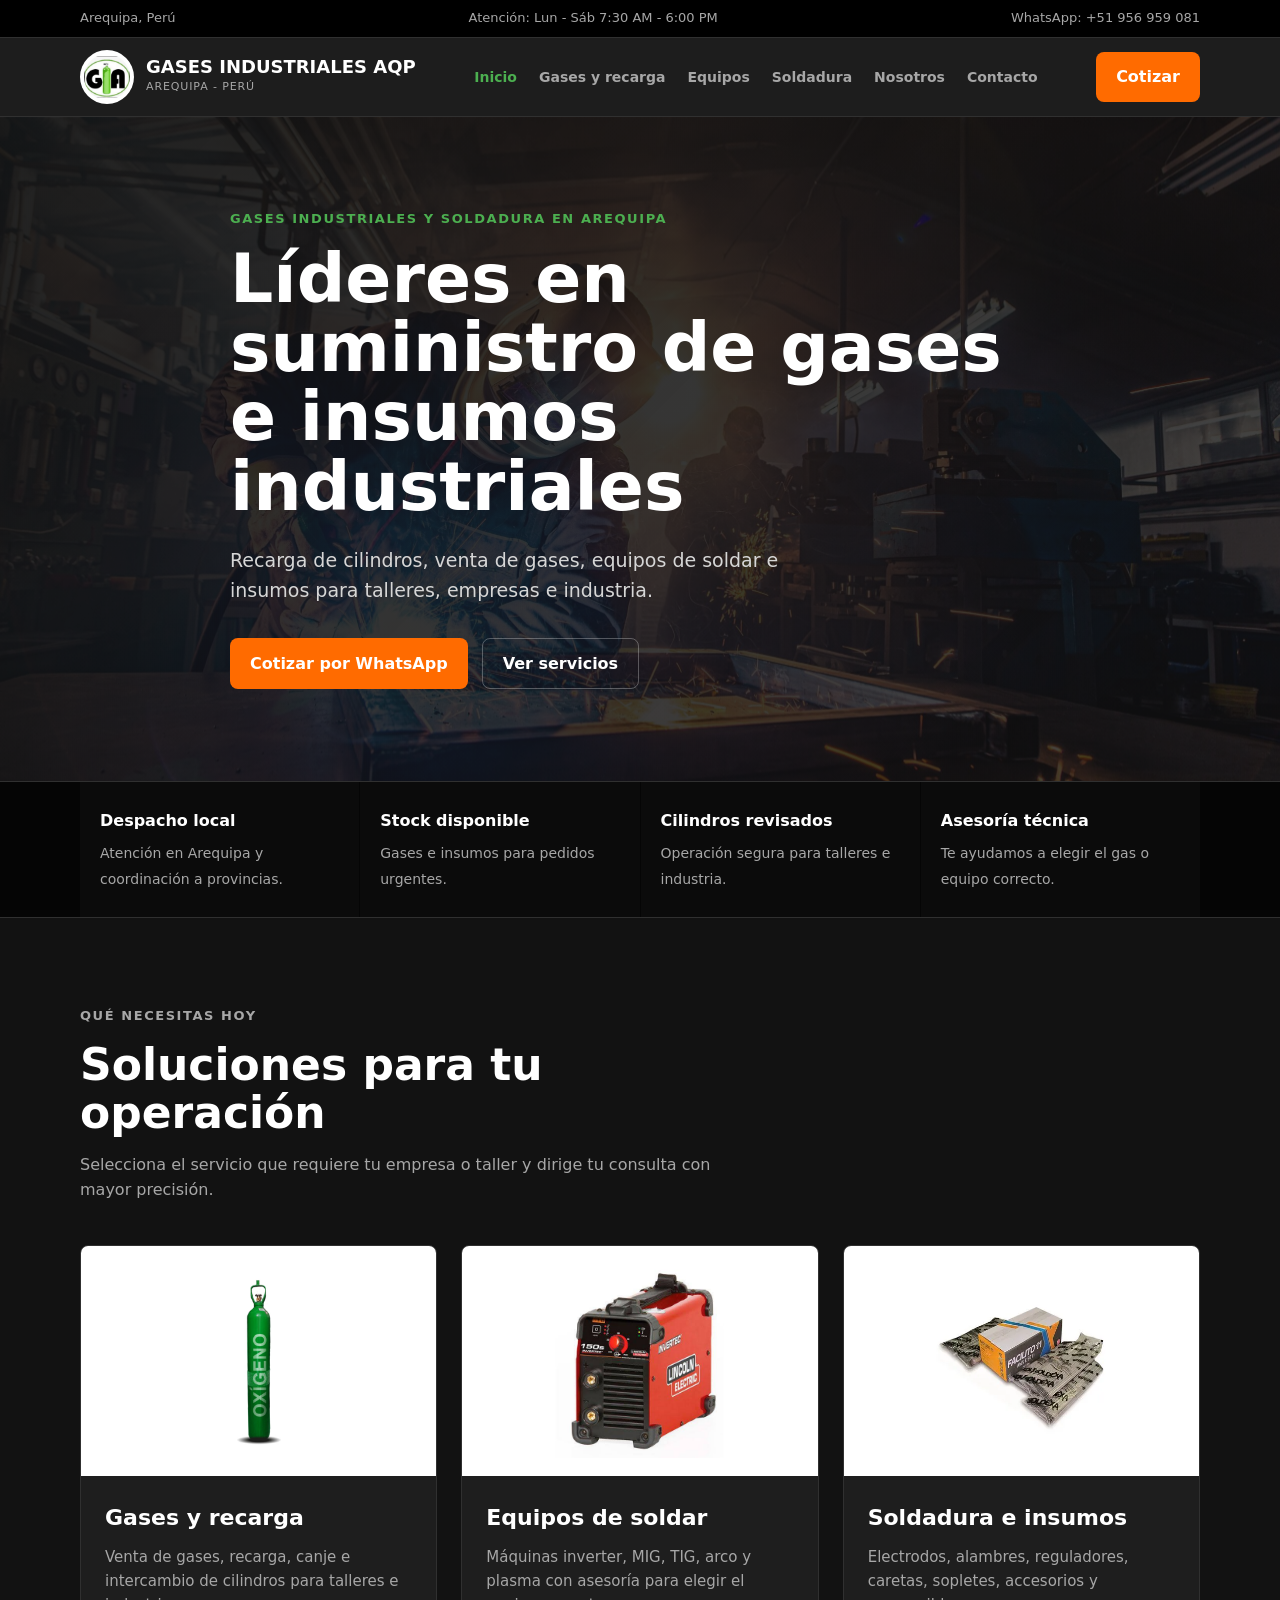
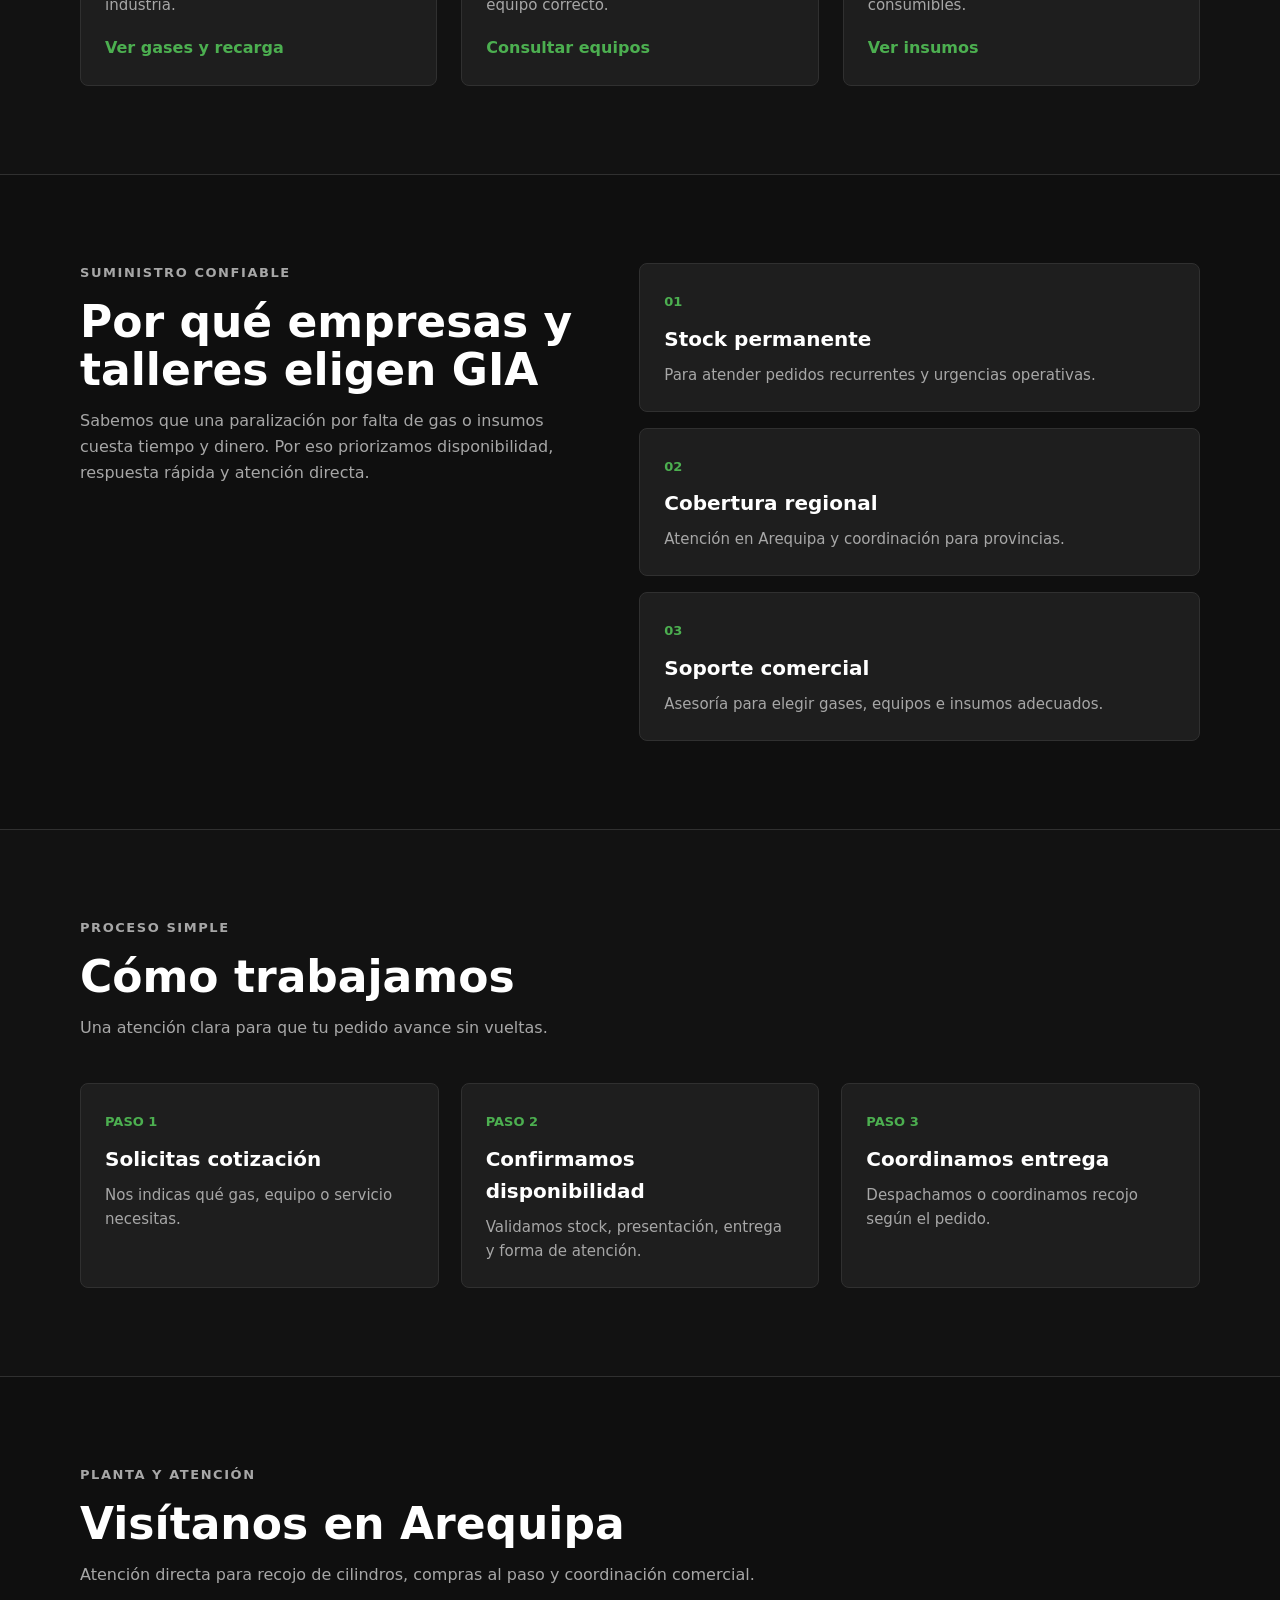
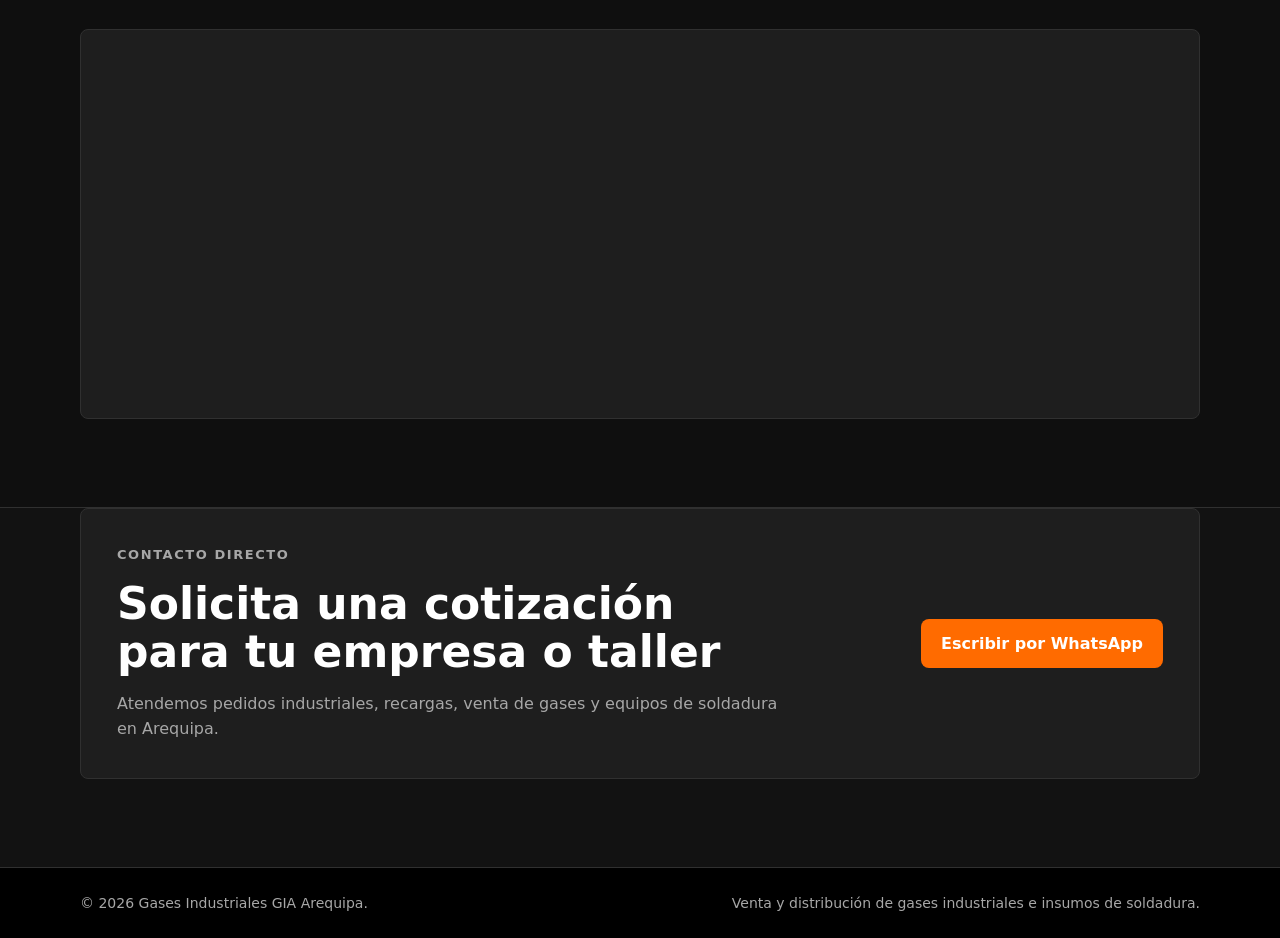
==== index.html @ 0c23077d "Update contact phone numbers" ====
<!DOCTYPE html>
<html lang="es">
<head>
  <meta charset="UTF-8">
  <meta name="viewport" content="width=device-width, initial-scale=1.0">
  <title>GIA - Gases Industriales AQP | Arequipa</title>
  <link rel="stylesheet" href="css/style.css">
</head>
<body>

  <div class="top-bar">
    <div class="container top-bar-content">
      <span>Arequipa, Per&uacute;</span>
      <span>Atenci&oacute;n: Lun - S&aacute;b 7:30 AM - 6:00 PM</span>
      <span>WhatsApp: +51 956 959 081</span>
    </div>
  </div>

  <header class="site-header">
    <nav class="container navbar">
      <a class="brand" href="index.html" aria-label="Ir al inicio de GIA">
        <img src="img/logo.png" alt="Logo de GIA" class="brand-logo">
        <span class="brand-text">
          <strong>Gases Industriales AQP</strong>
          <small>Arequipa - Per&uacute;</small>
        </span>
      </a>

      <ul class="nav-menu">
        <li><a class="nav-link active" href="index.html">Inicio</a></li>
        <li><a class="nav-link" href="gases.html">Gases y recarga</a></li>
        <li><a class="nav-link" href="productos.html#equipos">Equipos</a></li>
        <li><a class="nav-link" href="productos.html#soldadura">Soldadura</a></li>
        <li><a class="nav-link" href="nosotros.html">Nosotros</a></li>
        <li><a class="nav-link" href="contacto.html">Contacto</a></li>
      </ul>

      <a class="btn btn-whatsapp" href="https://wa.me/51956959081" target="_blank" rel="noopener">
        Cotizar
      </a>
    </nav>
  </header>

  <main>
    <section class="hero">
      <div class="container hero-content">
        <p class="section-label">Gases industriales y soldadura en Arequipa</p>
        <h1>L&iacute;deres en suministro de gases e insumos industriales</h1>
        <p class="hero-description">
          Recarga de cilindros, venta de gases, equipos de soldar e insumos para talleres, empresas e industria.
        </p>
        <div class="hero-actions">
          <a class="btn btn-primary" href="https://wa.me/51956959081" target="_blank" rel="noopener">
            Cotizar por WhatsApp
          </a>
          <a class="btn btn-secondary" href="#soluciones">
            Ver servicios
          </a>
        </div>
      </div>
    </section>

    <section class="trust-bar">
      <div class="container trust-grid">
        <article class="trust-item">
          <strong>Despacho local</strong>
          <span>Atenci&oacute;n en Arequipa y coordinaci&oacute;n a provincias.</span>
        </article>
        <article class="trust-item">
          <strong>Stock disponible</strong>
          <span>Gases e insumos para pedidos urgentes.</span>
        </article>
        <article class="trust-item">
          <strong>Cilindros revisados</strong>
          <span>Operaci&oacute;n segura para talleres e industria.</span>
        </article>
        <article class="trust-item">
          <strong>Asesor&iacute;a t&eacute;cnica</strong>
          <span>Te ayudamos a elegir el gas o equipo correcto.</span>
        </article>
      </div>
    </section>

    <section id="soluciones" class="section">
      <div class="container">
        <div class="section-heading">
          <p class="section-label">Qu&eacute; necesitas hoy</p>
          <h2>Soluciones para tu operaci&oacute;n</h2>
          <p>Selecciona el servicio que requiere tu empresa o taller y dirige tu consulta con mayor precisi&oacute;n.</p>
        </div>

        <div class="solution-grid">
          <article class="solution-card">
            <img src="img/oxigeno.jpg" alt="Bal&oacute;n de ox&iacute;geno industrial">
            <div class="solution-card-content">
              <h3>Gases y recarga</h3>
              <p>Venta de gases, recarga, canje e intercambio de cilindros para talleres e industria.</p>
              <a href="gases.html">Ver gases y recarga</a>
            </div>
          </article>

          <article class="solution-card">
            <img src="img/equipos y soldadura/1.jpg" alt="Equipo e insumos para soldadura">
            <div class="solution-card-content">
              <h3>Equipos de soldar</h3>
              <p>M&aacute;quinas inverter, MIG, TIG, arco y plasma con asesor&iacute;a para elegir el equipo correcto.</p>
              <a href="productos.html#equipos">Consultar equipos</a>
            </div>
          </article>

          <article class="solution-card">
            <img src="img/equipos y soldadura/soldadura/6011 3.25mm.webp" alt="Electrodos e insumos de soldadura">
            <div class="solution-card-content">
              <h3>Soldadura e insumos</h3>
              <p>Electrodos, alambres, reguladores, caretas, sopletes, accesorios y consumibles.</p>
              <a href="productos.html#soldadura">Ver insumos</a>
            </div>
          </article>
        </div>
      </div>
    </section>

    <section id="ventajas" class="section section-dark">
      <div class="container split-section">
        <div>
          <p class="section-label">Suministro confiable</p>
          <h2>Por qu&eacute; empresas y talleres eligen GIA</h2>
          <p>
            Sabemos que una paralizaci&oacute;n por falta de gas o insumos cuesta tiempo y dinero.
            Por eso priorizamos disponibilidad, respuesta r&aacute;pida y atenci&oacute;n directa.
          </p>
        </div>

        <div class="feature-list">
          <article>
            <span>01</span>
            <strong>Stock permanente</strong>
            <p>Para atender pedidos recurrentes y urgencias operativas.</p>
          </article>
          <article>
            <span>02</span>
            <strong>Cobertura regional</strong>
            <p>Atenci&oacute;n en Arequipa y coordinaci&oacute;n para provincias.</p>
          </article>
          <article>
            <span>03</span>
            <strong>Soporte comercial</strong>
            <p>Asesor&iacute;a para elegir gases, equipos e insumos adecuados.</p>
          </article>
        </div>
      </div>
    </section>

    <section id="proceso" class="section">
      <div class="container">
        <div class="section-heading">
          <p class="section-label">Proceso simple</p>
          <h2>C&oacute;mo trabajamos</h2>
          <p>Una atenci&oacute;n clara para que tu pedido avance sin vueltas.</p>
        </div>

        <div class="process-grid">
          <article class="process-card">
            <span>Paso 1</span>
            <h3>Solicitas cotizaci&oacute;n</h3>
            <p>Nos indicas qu&eacute; gas, equipo o servicio necesitas.</p>
          </article>

          <article class="process-card">
            <span>Paso 2</span>
            <h3>Confirmamos disponibilidad</h3>
            <p>Validamos stock, presentaci&oacute;n, entrega y forma de atenci&oacute;n.</p>
          </article>

          <article class="process-card">
            <span>Paso 3</span>
            <h3>Coordinamos entrega</h3>
            <p>Despachamos o coordinamos recojo seg&uacute;n el pedido.</p>
          </article>
        </div>
      </div>
    </section>
    <!-- AGREGAR ANTES DE SECTION #CONTACTO EN HTML -->
<section id="mapa" class="section section-dark">
  <div class="container">
    <div class="section-heading">
      <p class="section-label">Planta y atención</p>
      <h2>Visítanos en Arequipa</h2>
      <p>Atención directa para recojo de cilindros, compras al paso y coordinación comercial.</p>
    </div>
    
    <div class="map-wrapper">
      <iframe 
        src="https://www.google.com/maps/embed?pb=!1m14!1m12!1m3!1d1914.2818121732953!2d-71.58309940071179!3d-16.345226384895263!2m3!1f0!2f0!3f0!3m2!1i1024!2i768!4f13.1!5e0!3m2!1ses!2spe!4v1786986368651!5m2!1ses!2spe" 
        width="100%" 
        height="380" 
        style="border:0; border-radius: 8px; filter: grayscale(20%) contrast(1.2);" 
        allowfullscreen="" 
        loading="lazy" 
        referrerpolicy="no-referrer-when-downgrade">
      </iframe>
    </div>
  </div>
</section>
    <section id="contacto" class="section contact-section">
      <div class="container contact-box">
        <div>
          <p class="section-label">Contacto directo</p>
          <h2>Solicita una cotizaci&oacute;n para tu empresa o taller</h2>
          <p>Atendemos pedidos industriales, recargas, venta de gases y equipos de soldadura en Arequipa.</p>
        </div>
        <a class="btn btn-primary" href="https://wa.me/51956959081" target="_blank" rel="noopener">
          Escribir por WhatsApp
        </a>
      </div>
    </section>
  </main>

  <footer class="site-footer">
    <div class="container footer-content">
      <p>&copy; 2026 Gases Industriales GIA Arequipa.</p>
      <p>Venta y distribuci&oacute;n de gases industriales e insumos de soldadura.</p>
    </div>
  </footer>

</body>
</html>
---- css/style.css ----
/* ==========================================
   1. Base del proyecto
   ========================================== */
:root {
  --color-primary: #4caf50;
  --color-primary-dark: #2e7d32;
  --color-accent: #ff6b00;
  --color-dark: #121212;
  --color-panel: #1e1e1e;
  --color-border: #303030;
  --color-light: #f8faf8;
  --color-muted: #a7a7a7;
  --color-white: #ffffff;
  --font-main: system-ui, -apple-system, BlinkMacSystemFont, "Segoe UI", sans-serif;
}

* {
  margin: 0;
  padding: 0;
  box-sizing: border-box;
}

html {
  scroll-behavior: smooth;
}

body {
  background-color: var(--color-dark);
  color: var(--color-light);
  font-family: var(--font-main);
  line-height: 1.6;
}

img {
  display: block;
  max-width: 100%;
}

a {
  color: inherit;
}

.container {
  width: min(1120px, calc(100% - 40px));
  margin: 0 auto;
}

/* ==========================================
   2. Top bar y navegacion
   ========================================== */
.top-bar {
  background-color: #000000;
  border-bottom: 1px solid var(--color-border);
  color: var(--color-muted);
  font-size: 13px;
}

.top-bar-content {
  display: flex;
  justify-content: space-between;
  gap: 16px;
  padding: 8px 0;
}

.site-header {
  position: sticky;
  top: 0;
  z-index: 10;
  background-color: rgba(30, 30, 30, 0.94);
  border-bottom: 1px solid var(--color-border);
  backdrop-filter: blur(12px);
}

.navbar {
  display: flex;
  align-items: center;
  justify-content: space-between;
  gap: 28px;
  min-height: 78px;
}

.brand {
  display: flex;
  align-items: center;
  gap: 12px;
  text-decoration: none;
}

.brand-logo {
  width: 54px;
  height: 54px;
  border-radius: 50%;
  background-color: var(--color-white);
  object-fit: contain;
  padding: 4px;
}

.brand-text {
  display: grid;
  gap: 2px;
}

.brand-text strong {
  color: var(--color-white);
  font-size: 18px;
  line-height: 1;
  text-transform: uppercase;
}

.brand-text small {
  color: var(--color-muted);
  font-size: 11px;
  letter-spacing: 0.08em;
  text-transform: uppercase;
}

.nav-menu {
  display: flex;
  align-items: center;
  gap: 22px;
  list-style: none;
}

.nav-link {
  color: var(--color-muted);
  font-size: 14px;
  font-weight: 600;
  text-decoration: none;
}

.nav-link:hover,
.nav-link.active {
  color: var(--color-primary);
}

/* ==========================================
   3. Botones
   ========================================== */
.btn {
  display: inline-flex;
  align-items: center;
  justify-content: center;
  min-height: 46px;
  padding: 12px 20px;
  border-radius: 8px;
  font-weight: 700;
  text-decoration: none;
  transition: transform 0.2s ease, background-color 0.2s ease, border-color 0.2s ease;
}

.btn:hover {
  transform: translateY(-2px);
}

.btn-primary,
.btn-whatsapp {
  background-color: var(--color-accent);
  color: var(--color-white);
}

.btn-primary:hover,
.btn-whatsapp:hover {
  background-color: #e96000;
}

.btn-secondary {
  border: 1px solid rgba(255, 255, 255, 0.28);
  color: var(--color-white);
}

.btn-secondary:hover {
  border-color: var(--color-primary);
}

/* ==========================================
   4. Hero
   ========================================== */
.hero {
  min-height: 620px;
  display: grid;
  align-items: center;
  background-image:
    linear-gradient(135deg, rgba(18, 18, 18, 0.94), rgba(18, 18, 18, 0.76)),
    url("../img/Supervision-de-Soldadura-TECH-02-scaled.jpeg");
  background-position: center;
  background-size: cover;
}

.hero-content {
  max-width: 820px;
  padding: 92px 0;
}

.section-label {
  color: var(--color-primary);
  font-size: 13px;
  font-weight: 800;
  letter-spacing: 0.12em;
  margin-bottom: 14px;
  text-transform: uppercase;
}

.hero h1 {
  max-width: 860px;
  color: var(--color-white);
  font-size: clamp(40px, 6vw, 68px);
  line-height: 1.02;
  margin-bottom: 24px;
}

.hero-description {
  max-width: 620px;
  color: #d6d6d6;
  font-size: 19px;
  margin-bottom: 32px;
}

.hero-actions {
  display: flex;
  flex-wrap: wrap;
  gap: 14px;
}

/* ==========================================
   4.1 Hero de paginas internas
   ========================================== */
.page-hero {
  min-height: 460px;
  display: grid;
  align-items: center;
  background-position: center;
  background-size: cover;
}

.page-hero-gases {
  background-image:
    linear-gradient(135deg, rgba(18, 18, 18, 0.94), rgba(18, 18, 18, 0.72)),
    url("../img/gases/2_gases_industriales.jpg");
}

.page-hero-products {
  background-image:
    linear-gradient(135deg, rgba(18, 18, 18, 0.94), rgba(18, 18, 18, 0.7)),
    url("../img/equipos y soldadura/slider_ferreteria_3.png");
}

.page-hero-about {
  background-image:
    linear-gradient(135deg, rgba(18, 18, 18, 0.94), rgba(18, 18, 18, 0.68)),
    url("../img/nosotros/tanques-oxigeno.jpeg");
}

.page-hero-contact {
  background-image:
    linear-gradient(135deg, rgba(18, 18, 18, 0.94), rgba(18, 18, 18, 0.72)),
    url("../img/Supervision-de-Soldadura-TECH-02-scaled.jpeg");
}

.page-hero-content {
  max-width: 780px;
  padding: 84px 0;
}

.page-hero h1 {
  color: var(--color-white);
  font-size: clamp(36px, 5vw, 58px);
  line-height: 1.06;
  margin-bottom: 20px;
}

.page-hero p {
  max-width: 680px;
  color: #d6d6d6;
  font-size: 18px;
  margin-bottom: 28px;
}

/* ==========================================
   5. Confianza y secciones
   ========================================== */
.trust-bar {
  background-color: #050505;
  border-top: 1px solid var(--color-border);
  border-bottom: 1px solid var(--color-border);
}

.trust-grid {
  display: grid;
  grid-template-columns: repeat(4, 1fr);
  gap: 1px;
}

.trust-item {
  padding: 26px 20px;
  background-color: #0b0b0b;
}

.trust-item strong {
  display: block;
  color: var(--color-white);
  margin-bottom: 6px;
}

.trust-item span {
  color: var(--color-muted);
  font-size: 14px;
}

.section {
  padding: 88px 0;
}

.section-dark {
  background-color: #0f0f0f;
  border-top: 1px solid var(--color-border);
  border-bottom: 1px solid var(--color-border);
}

.section-heading {
  max-width: 680px;
  margin-bottom: 42px;
}

.section-heading h2,
.split-section h2,
.contact-box h2 {
  color: var(--color-white);
  font-size: clamp(30px, 4vw, 44px);
  line-height: 1.1;
  margin-bottom: 14px;
}

.section-heading p,
.split-section p,
.contact-box p {
  color: var(--color-muted);
}

/* ==========================================
   6. Tarjetas de soluciones
   ========================================== */
.solution-grid {
  display: grid;
  grid-template-columns: repeat(3, 1fr);
  gap: 24px;
}

.solution-card {
  overflow: hidden;
  background-color: var(--color-panel);
  border: 1px solid var(--color-border);
  border-radius: 8px;
  transition: transform 0.2s ease, border-color 0.2s ease;
}

.solution-card:hover {
  border-color: var(--color-primary);
  transform: translateY(-4px);
}

.solution-card img {
  width: 100%;
  height: 230px;
  background-color: var(--color-white);
  object-fit: contain;
  padding: 18px;
}

.solution-card-content {
  padding: 24px;
}

.solution-card h3 {
  color: var(--color-white);
  font-size: 22px;
  margin-bottom: 10px;
}

.solution-card p {
  color: var(--color-muted);
  font-size: 15px;
  margin-bottom: 18px;
}

.solution-card a {
  color: var(--color-primary);
  font-weight: 800;
  text-decoration: none;
}

/* ==========================================
   6.1 Pagina de gases y recarga
   ========================================== */
.service-grid {
  display: grid;
  grid-template-columns: repeat(3, 1fr);
  gap: 22px;
}

.service-card {
  background-color: var(--color-panel);
  border: 1px solid var(--color-border);
  border-radius: 8px;
  padding: 28px;
}

.service-card span {
  display: inline-block;
  color: var(--color-primary);
  font-size: 13px;
  font-weight: 800;
  margin-bottom: 14px;
}

.service-card h2 {
  color: var(--color-white);
  font-size: 24px;
  margin-bottom: 12px;
}

.service-card p {
  color: var(--color-muted);
}

.gas-grid {
  display: grid;
  grid-template-columns: repeat(5, 1fr);
  gap: 18px;
}

.gas-card {
  overflow: hidden;
  background-color: var(--color-panel);
  border: 1px solid var(--color-border);
  border-radius: 8px;
}

.gas-card img {
  width: 100%;
  height: 190px;
  object-fit: contain;
  background-color: var(--color-white);
  padding: 18px;
}

.gas-card-content {
  padding: 20px;
}

.stock-badge {
  display: inline-block;
  background-color: rgba(76, 175, 80, 0.12);
  color: var(--color-primary);
  border: 1px solid rgba(76, 175, 80, 0.32);
  border-radius: 999px;
  font-size: 11px;
  font-weight: 800;
  margin-bottom: 12px;
  padding: 4px 10px;
  text-transform: uppercase;
}

.gas-card h3 {
  color: var(--color-white);
  font-size: 20px;
  margin-bottom: 8px;
}

.gas-card p {
  color: var(--color-muted);
  font-size: 14px;
  margin-bottom: 16px;
}

.gas-card a {
  color: var(--color-primary);
  font-size: 14px;
  font-weight: 800;
  text-decoration: none;
}

.steps-list {
  display: grid;
  gap: 16px;
}

.steps-list article {
  background-color: var(--color-panel);
  border: 1px solid var(--color-border);
  border-radius: 8px;
  padding: 22px;
}

.steps-list strong {
  display: block;
  color: var(--color-white);
  font-size: 18px;
  margin-bottom: 8px;
}

.steps-list p {
  color: var(--color-muted);
  font-size: 15px;
}

/* ==========================================
   6.2 Pagina de productos
   ========================================== */
.catalog-nav {
  position: sticky;
  top: 78px;
  z-index: 8;
  background-color: #050505;
  border-top: 1px solid var(--color-border);
  border-bottom: 1px solid var(--color-border);
}

.catalog-nav-content {
  display: flex;
  gap: 12px;
  padding: 12px 0;
}

.catalog-nav a {
  border: 1px solid var(--color-border);
  border-radius: 999px;
  color: var(--color-muted);
  font-size: 14px;
  font-weight: 700;
  padding: 8px 14px;
  text-decoration: none;
}

.catalog-nav a:hover {
  border-color: var(--color-primary);
  color: var(--color-primary);
}

.product-grid {
  display: grid;
  grid-template-columns: repeat(4, 1fr);
  gap: 22px;
}

.product-card {
  overflow: hidden;
  display: flex;
  flex-direction: column;
  background-color: var(--color-panel);
  border: 1px solid var(--color-border);
  border-radius: 8px;
}

.product-card img {
  width: 100%;
  height: 210px;
  object-fit: contain;
  background-color: var(--color-white);
  padding: 18px;
}

.product-card-content {
  display: flex;
  flex: 1;
  flex-direction: column;
  align-items: flex-start;
  padding: 22px;
}

.product-category {
  color: var(--color-primary);
  font-size: 12px;
  font-weight: 800;
  letter-spacing: 0.08em;
  margin-bottom: 8px;
  text-transform: uppercase;
}

.product-card h3 {
  color: var(--color-white);
  font-size: 20px;
  line-height: 1.2;
  margin-bottom: 10px;
}

.product-card p {
  color: var(--color-muted);
  font-size: 14px;
  margin-bottom: 16px;
}

.product-card .stock-badge {
  margin-top: auto;
}

.product-card a {
  color: var(--color-primary);
  font-size: 14px;
  font-weight: 800;
  margin-top: 14px;
  text-decoration: none;
}

/* ==========================================
   6.3 Pagina nosotros
   ========================================== */
.about-intro {
  display: grid;
  grid-template-columns: 1.2fr 0.8fr;
  gap: 48px;
  align-items: center;
}

.about-intro h2 {
  color: var(--color-white);
  font-size: clamp(30px, 4vw, 44px);
  line-height: 1.1;
  margin-bottom: 18px;
}

.about-intro p {
  color: var(--color-muted);
  margin-bottom: 16px;
}

.about-panel {
  background-color: var(--color-panel);
  border: 1px solid var(--color-border);
  border-radius: 8px;
  padding: 32px;
}

.about-panel strong {
  display: block;
  color: var(--color-white);
  font-size: 24px;
  margin-bottom: 12px;
}

.about-panel p {
  margin-bottom: 0;
}

.stats-grid {
  display: grid;
  grid-template-columns: repeat(4, 1fr);
  gap: 18px;
}

.stats-grid article {
  background-color: var(--color-panel);
  border: 1px solid var(--color-border);
  border-radius: 8px;
  padding: 24px;
}

.stats-grid span {
  color: var(--color-primary);
  display: inline-block;
  font-size: 13px;
  font-weight: 800;
  margin-bottom: 12px;
}

.stats-grid strong {
  color: var(--color-white);
  display: block;
  font-size: 19px;
  margin-bottom: 8px;
}

.stats-grid p {
  color: var(--color-muted);
  font-size: 14px;
}

.about-gallery {
  display: grid;
  grid-template-columns: 1.2fr 0.8fr;
  gap: 22px;
}

.gallery-card {
  overflow: hidden;
  background-color: var(--color-panel);
  border: 1px solid var(--color-border);
  border-radius: 8px;
}

.gallery-card-large {
  grid-row: span 2;
}

.gallery-card img {
  width: 100%;
  height: 250px;
  object-fit: cover;
}

.gallery-card-large img {
  height: 540px;
}

.gallery-card div {
  padding: 22px;
}

.gallery-card h3 {
  color: var(--color-white);
  font-size: 20px;
  margin-bottom: 8px;
}

.gallery-card p {
  color: var(--color-muted);
  font-size: 14px;
}

/* ==========================================
   6.4 Pagina contacto
   ========================================== */
.contact-layout {
  display: grid;
  grid-template-columns: 1.2fr 0.8fr;
  gap: 28px;
  align-items: stretch;
}

.company-card,
.quote-panel,
.contact-card {
  background-color: var(--color-panel);
  border: 1px solid var(--color-border);
  border-radius: 8px;
}

.company-card,
.quote-panel {
  padding: 32px;
}

.company-card h2,
.quote-panel h2 {
  color: var(--color-white);
  font-size: 30px;
  line-height: 1.1;
  margin-bottom: 22px;
}

.company-card dl {
  display: grid;
  gap: 18px;
}

.company-card dt {
  color: var(--color-primary);
  font-size: 12px;
  font-weight: 800;
  letter-spacing: 0.08em;
  margin-bottom: 4px;
  text-transform: uppercase;
}

.company-card dd,
.quote-panel p {
  color: var(--color-muted);
}

.quote-panel {
  display: flex;
  flex-direction: column;
  justify-content: space-between;
  gap: 24px;
}

.contact-grid {
  display: grid;
  grid-template-columns: repeat(3, 1fr);
  gap: 18px;
}

.contact-card {
  padding: 24px;
}

.contact-card span {
  color: var(--color-primary);
  display: block;
  font-size: 13px;
  font-weight: 800;
  letter-spacing: 0.08em;
  margin-bottom: 10px;
  text-transform: uppercase;
}

.contact-card strong {
  color: var(--color-white);
  display: block;
  font-size: 28px;
  line-height: 1;
  margin-bottom: 18px;
}

.contact-card a {
  color: var(--color-primary);
  font-size: 14px;
  font-weight: 800;
  text-decoration: none;
}

/* ==========================================
   7. Ventajas y proceso
   ========================================== */
.split-section {
  display: grid;
  grid-template-columns: 0.95fr 1.05fr;
  gap: 52px;
  align-items: start;
}

.feature-list {
  display: grid;
  gap: 16px;
}

.feature-list article,
.process-card {
  background-color: var(--color-panel);
  border: 1px solid var(--color-border);
  border-radius: 8px;
  padding: 24px;
}

.feature-list span,
.process-card span {
  display: inline-block;
  color: var(--color-primary);
  font-size: 13px;
  font-weight: 800;
  margin-bottom: 10px;
  text-transform: uppercase;
}

.feature-list strong,
.process-card h3 {
  display: block;
  color: var(--color-white);
  font-size: 20px;
  margin-bottom: 8px;
}

.feature-list p,
.process-card p {
  color: var(--color-muted);
  font-size: 15px;
}

.process-grid {
  display: grid;
  grid-template-columns: repeat(3, 1fr);
  gap: 22px;
}

/* ==========================================
   8. Contacto y footer
   ========================================== */
.contact-section {
  padding-top: 0;
}

.contact-box {
  display: flex;
  align-items: center;
  justify-content: space-between;
  gap: 28px;
  background-color: var(--color-panel);
  border: 1px solid var(--color-border);
  border-radius: 8px;
  padding: 36px;
}

.contact-box div {
  max-width: 680px;
}

.site-footer {
  background-color: #000000;
  border-top: 1px solid var(--color-border);
  color: var(--color-muted);
  padding: 24px 0;
}

.footer-content {
  display: flex;
  justify-content: space-between;
  gap: 18px;
  font-size: 14px;
}

/* ==========================================
   9. Responsive
   ========================================== */
@media (max-width: 900px) {
  .top-bar-content,
  .navbar,
  .footer-content {
    flex-direction: column;
    align-items: flex-start;
  }

  .nav-menu {
    flex-wrap: wrap;
    gap: 14px;
  }

  .trust-grid,
  .solution-grid,
  .service-grid,
  .gas-grid,
  .product-grid,
  .stats-grid,
  .about-intro,
  .about-gallery,
  .contact-layout,
  .contact-grid,
  .process-grid,
  .split-section {
    grid-template-columns: 1fr;
  }

  .gallery-card-large {
    grid-row: auto;
  }

  .gallery-card img,
  .gallery-card-large img {
    height: 260px;
  }

  .catalog-nav {
    top: 0;
  }

  .catalog-nav-content {
    flex-wrap: wrap;
  }

  .hero {
    min-height: auto;
  }

  .contact-box {
    flex-direction: column;
    align-items: flex-start;
  }
}

@media (max-width: 560px) {
  .container {
    width: min(100% - 28px, 1120px);
  }

  .top-bar-content {
    font-size: 12px;
  }

  .brand-text small {
    display: none;
  }

  .nav-menu {
    display: none;
  }

  .hero-content {
    padding: 72px 0;
  }

  .page-hero-content {
    padding: 64px 0;
  }

  .hero h1 {
    font-size: 38px;
  }

  .page-hero h1 {
    font-size: 34px;
  }

  .hero-actions,
  .hero-actions .btn,
  .contact-box .btn {
    width: 100%;
  }

  .section {
    padding: 64px 0;
  }
}
/* AGREGAR AL CSS */
.map-wrapper {
  border: 1px solid var(--color-border);
  border-radius: 8px;
  overflow: hidden;
  background-color: var(--color-panel);
}
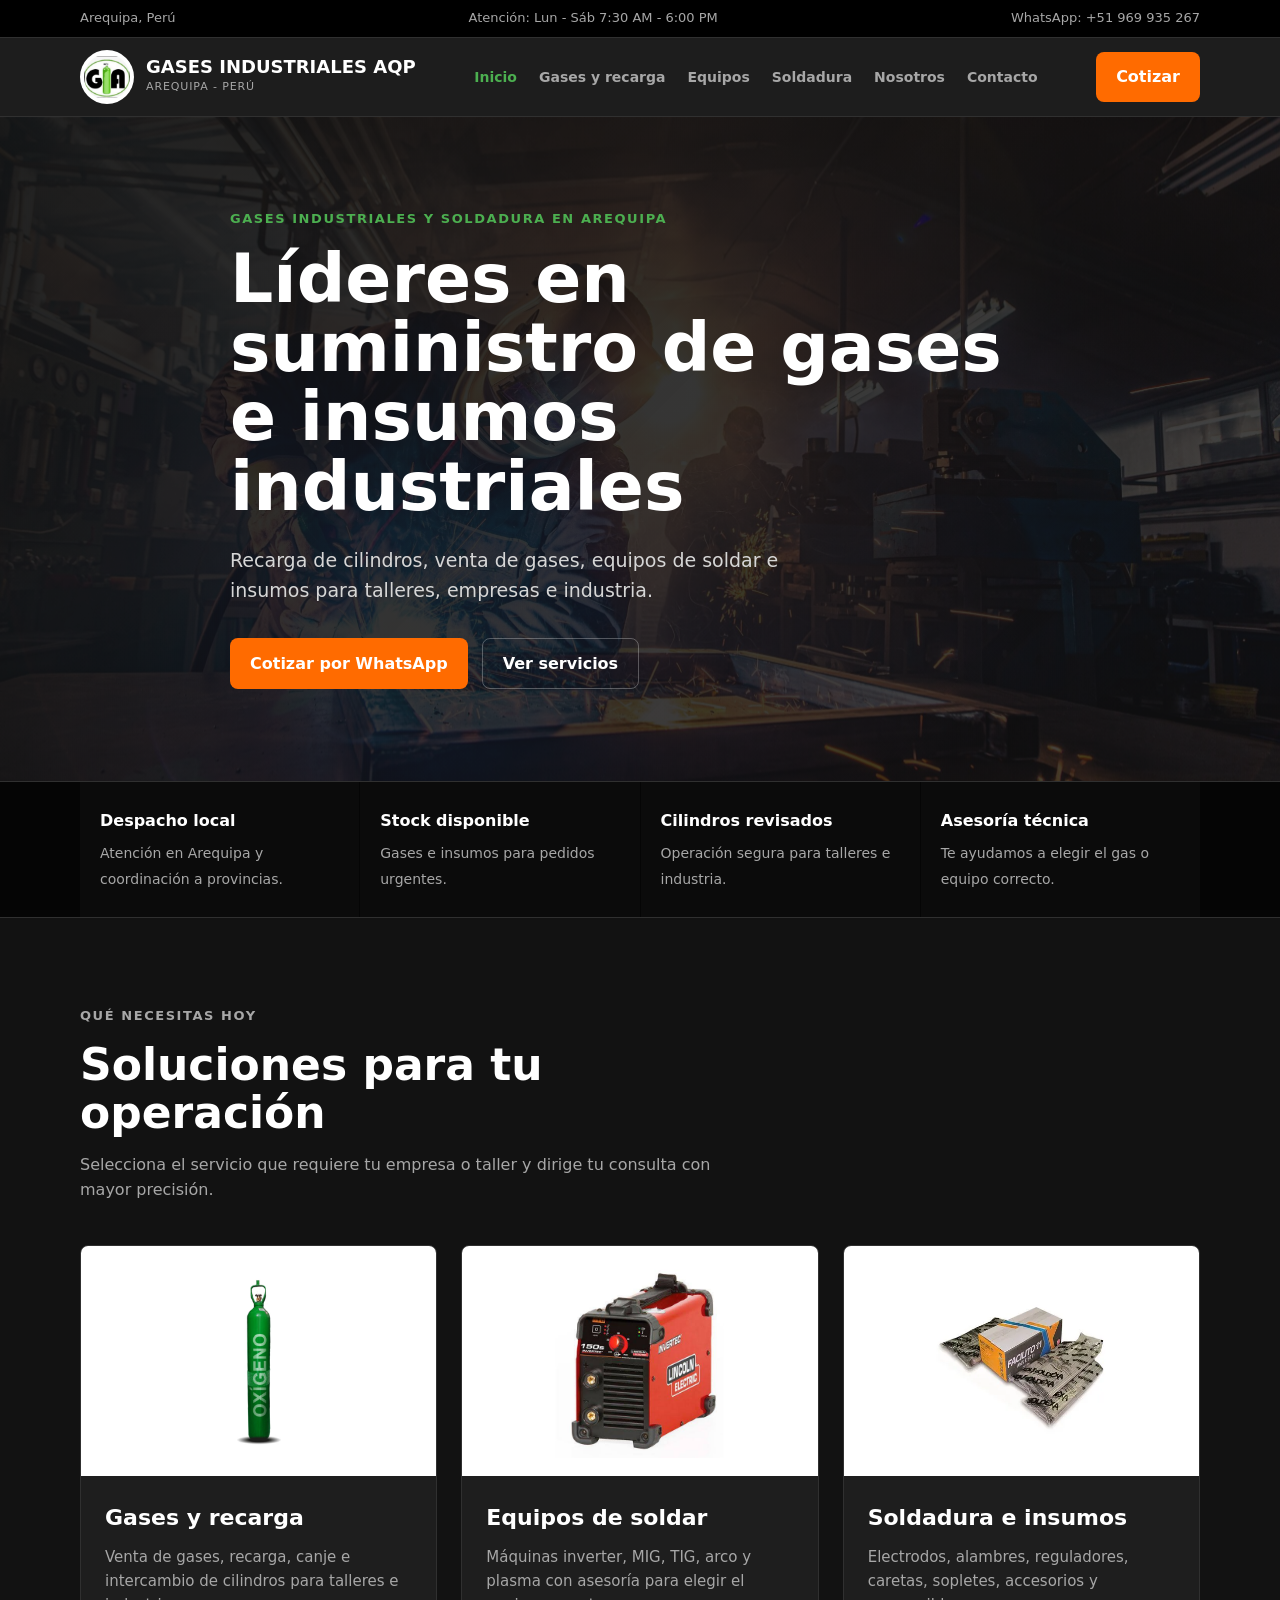
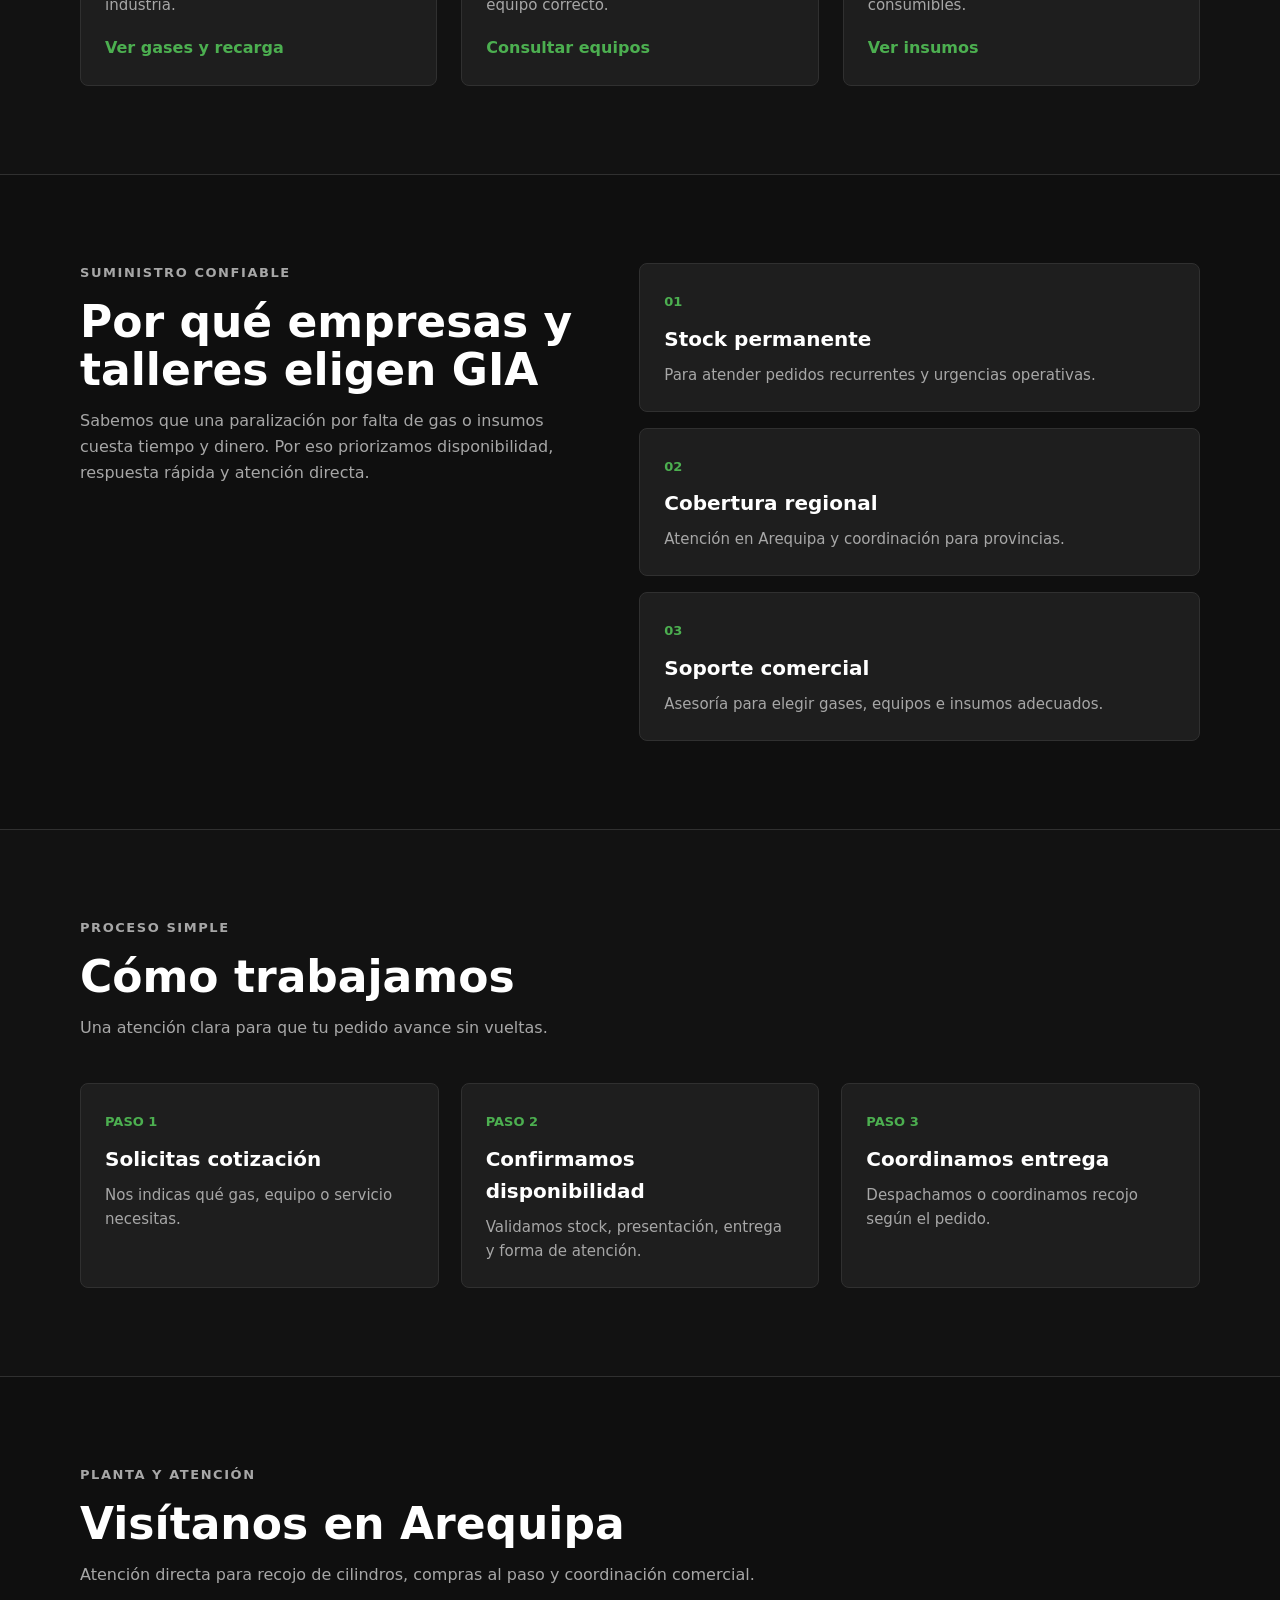
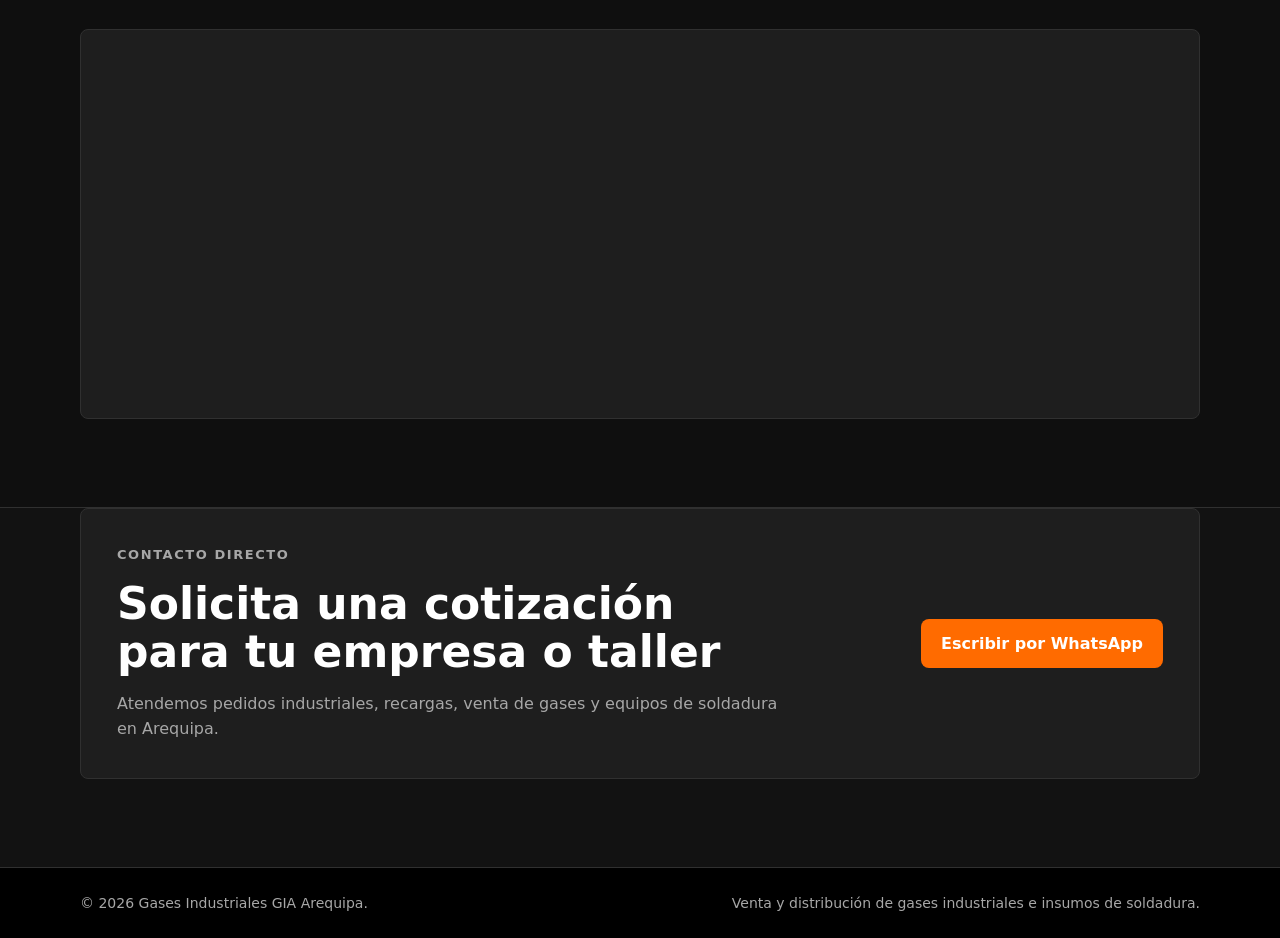
==== commit 081505a3: "Update primary WhatsApp and restore mobile top bar" ====
--- a/index.html
+++ b/index.html
@@ -12,7 +12,7 @@
     <div class="container top-bar-content">
       <span>Arequipa, Per&uacute;</span>
       <span>Atenci&oacute;n: Lun - S&aacute;b 7:30 AM - 6:00 PM</span>
-      <span>WhatsApp: +51 956 959 081</span>
+      <span>WhatsApp: +51 969 935 267</span>
     </div>
   </div>
 
@@ -35,7 +35,13 @@
         <li><a class="nav-link" href="contacto.html">Contacto</a></li>
       </ul>
 
-      <a class="btn btn-whatsapp" href="https://wa.me/51956959081" target="_blank" rel="noopener">
+      <button class="menu-toggle" type="button" aria-label="Abrir men&uacute;" aria-expanded="false" data-menu-toggle>
+        <span></span>
+        <span></span>
+        <span></span>
+      </button>
+
+      <a class="btn btn-whatsapp" href="https://wa.me/51969935267" target="_blank" rel="noopener">
         Cotizar
       </a>
     </nav>
@@ -50,7 +56,7 @@
           Recarga de cilindros, venta de gases, equipos de soldar e insumos para talleres, empresas e industria.
         </p>
         <div class="hero-actions">
-          <a class="btn btn-primary" href="https://wa.me/51956959081" target="_blank" rel="noopener">
+          <a class="btn btn-primary" href="https://wa.me/51969935267" target="_blank" rel="noopener">
             Cotizar por WhatsApp
           </a>
           <a class="btn btn-secondary" href="#soluciones">
@@ -209,7 +215,7 @@
           <h2>Solicita una cotizaci&oacute;n para tu empresa o taller</h2>
           <p>Atendemos pedidos industriales, recargas, venta de gases y equipos de soldadura en Arequipa.</p>
         </div>
-        <a class="btn btn-primary" href="https://wa.me/51956959081" target="_blank" rel="noopener">
+        <a class="btn btn-primary" href="https://wa.me/51969935267" target="_blank" rel="noopener">
           Escribir por WhatsApp
         </a>
       </div>
@@ -223,6 +229,8 @@
     </div>
   </footer>
 
+  <script src="js/main.js"></script>
 </body>
 </html>
 
+
--- a/css/style.css
+++ b/css/style.css
@@ -133,6 +133,27 @@
   color: var(--color-primary);
 }
 
+.menu-toggle {
+  display: none;
+  width: 46px;
+  height: 46px;
+  align-items: center;
+  justify-content: center;
+  flex-direction: column;
+  gap: 5px;
+  background-color: transparent;
+  border: 1px solid var(--color-border);
+  border-radius: 8px;
+  cursor: pointer;
+}
+
+.menu-toggle span {
+  width: 20px;
+  height: 2px;
+  background-color: var(--color-white);
+  border-radius: 999px;
+}
+
 /* ==========================================
    3. Botones
    ========================================== */
@@ -902,7 +923,6 @@
    ========================================== */
 @media (max-width: 900px) {
   .top-bar-content,
-  .navbar,
   .footer-content {
     flex-direction: column;
     align-items: flex-start;
@@ -955,6 +975,88 @@
   }
 }
 
+@media (max-width: 760px) {
+  .top-bar {
+    display: block;
+  }
+
+  .top-bar-content {
+    display: grid;
+    grid-template-columns: 1fr;
+    gap: 4px;
+    padding: 8px 0;
+    font-size: 12px;
+  }
+
+  .site-header {
+    position: sticky;
+  }
+
+  .navbar {
+    flex-wrap: wrap;
+    gap: 12px;
+    min-height: auto;
+    padding: 12px 0;
+  }
+
+  .brand {
+    flex: 1;
+    order: 1;
+    min-width: 0;
+  }
+
+  .brand-logo {
+    width: 44px;
+    height: 44px;
+  }
+
+  .brand-text strong {
+    font-size: 14px;
+    line-height: 1.1;
+  }
+
+  .menu-toggle {
+    display: inline-flex;
+    order: 2;
+    flex: 0 0 46px;
+  }
+
+  .nav-menu {
+    display: none;
+    order: 3;
+    width: 100%;
+    flex-direction: column;
+    align-items: stretch;
+    gap: 0;
+    padding: 12px 0;
+    border-top: 1px solid var(--color-border);
+  }
+
+  .navbar.nav-open .nav-menu {
+    display: flex;
+  }
+
+  .nav-menu li {
+    width: 100%;
+  }
+
+  .nav-link {
+    display: block;
+    width: 100%;
+    padding: 12px 0;
+  }
+
+  .navbar .btn-whatsapp {
+    display: none;
+    order: 4;
+    width: 100%;
+  }
+
+  .navbar.nav-open .btn-whatsapp {
+    display: inline-flex;
+  }
+}
+
 @media (max-width: 560px) {
   .container {
     width: min(100% - 28px, 1120px);
@@ -965,10 +1067,6 @@
   }
 
   .brand-text small {
-    display: none;
-  }
-
-  .nav-menu {
     display: none;
   }
 
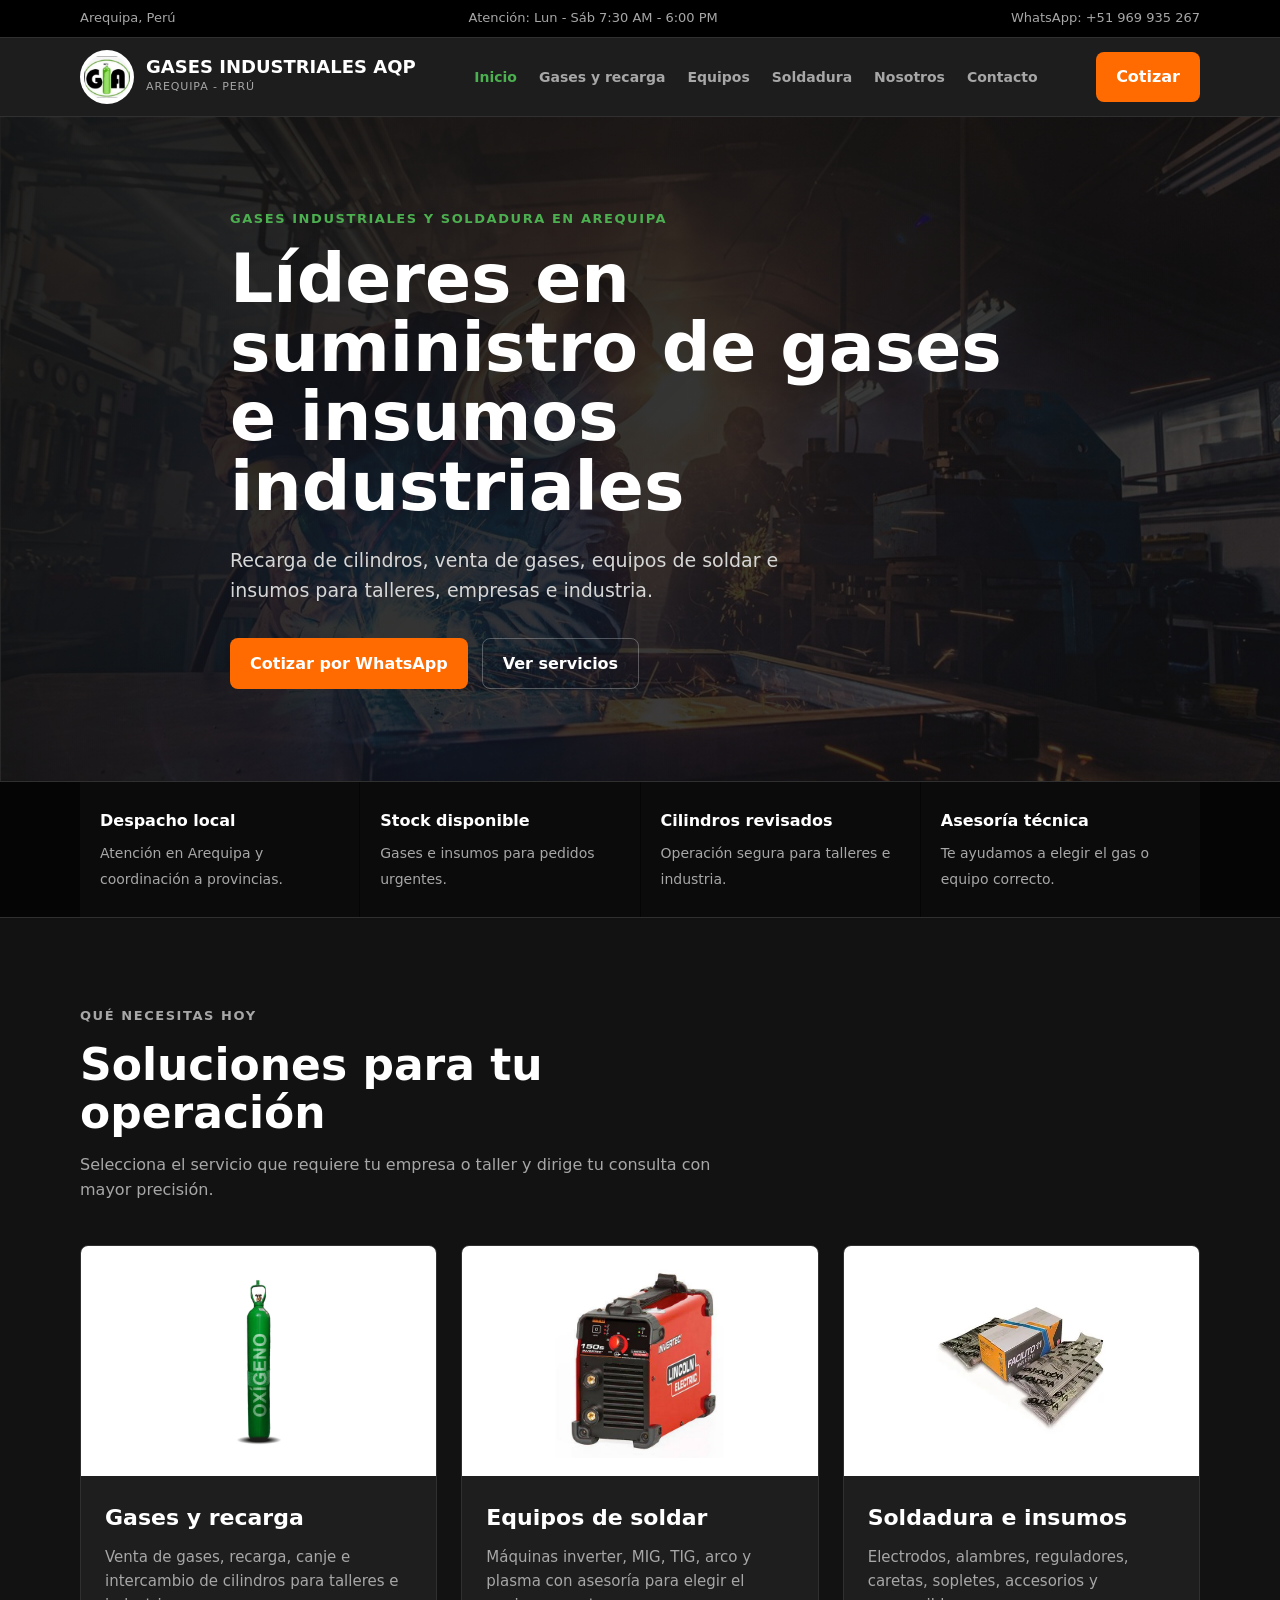
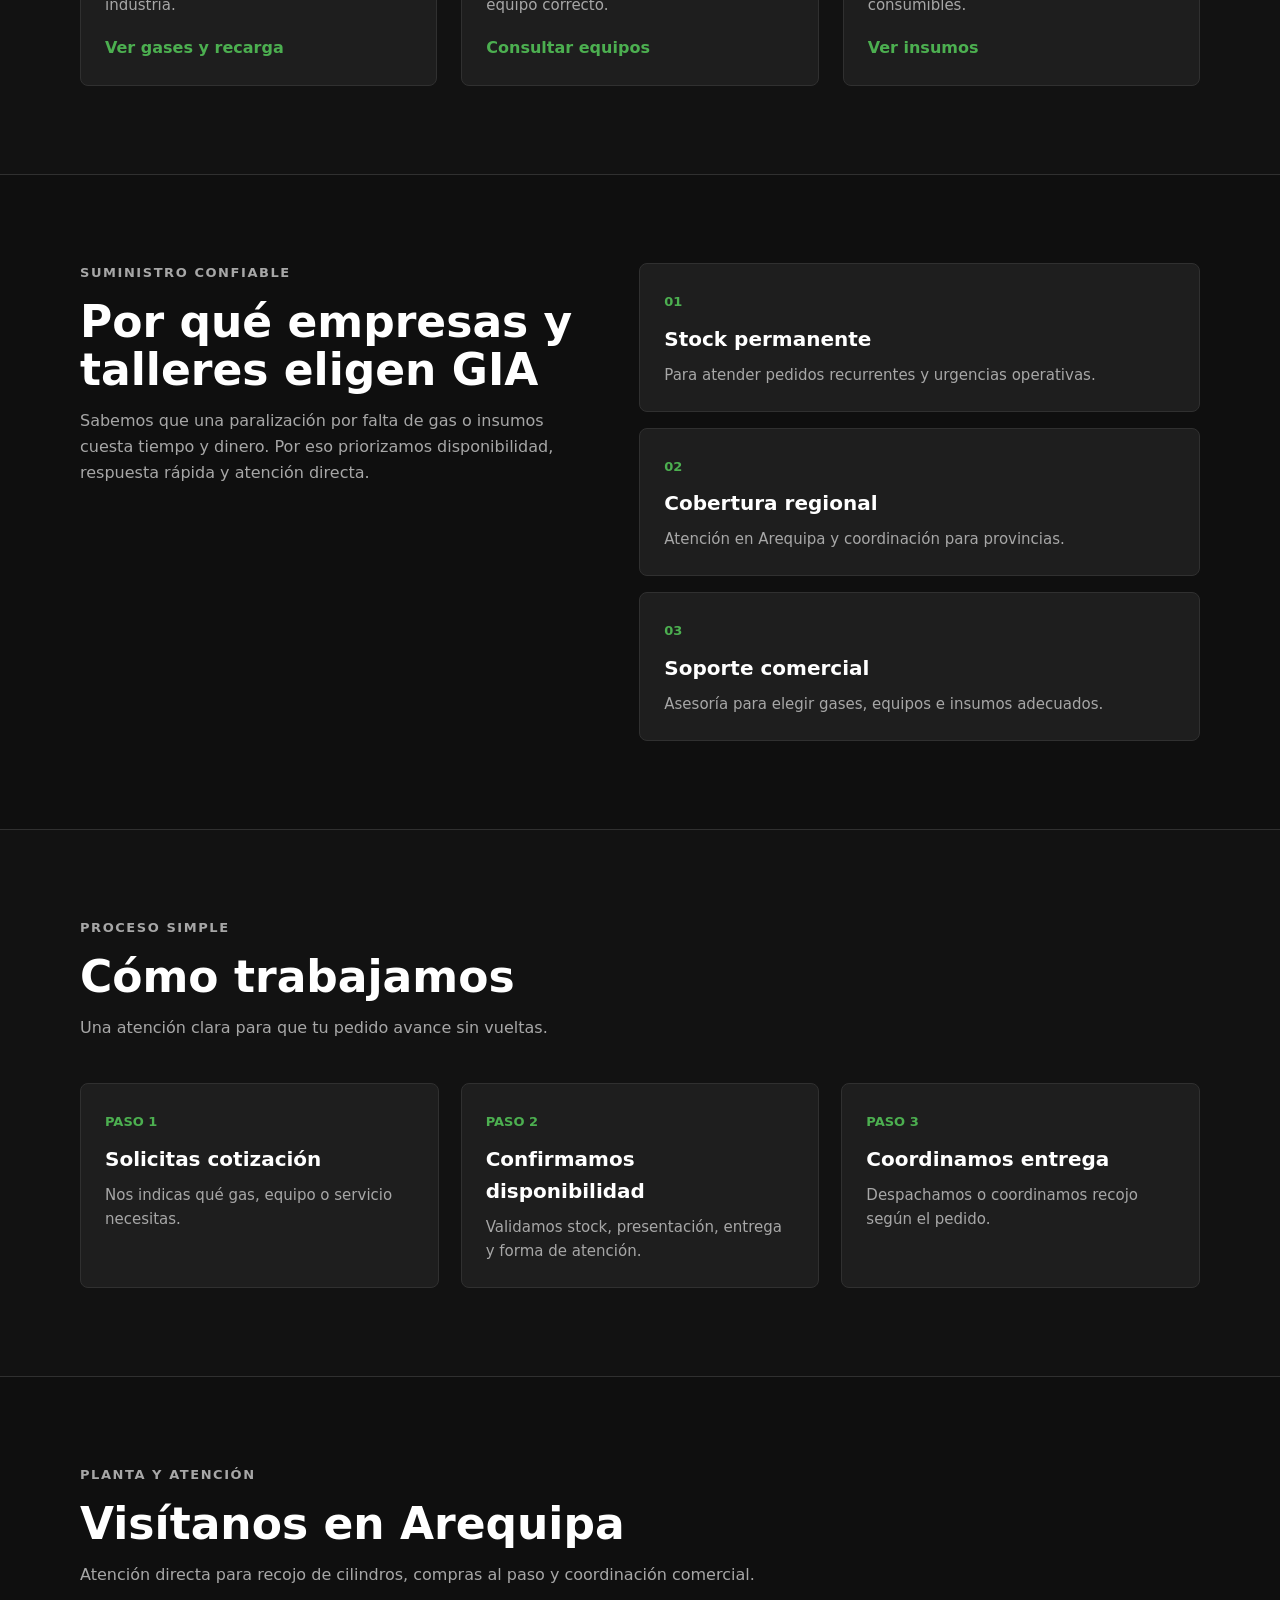
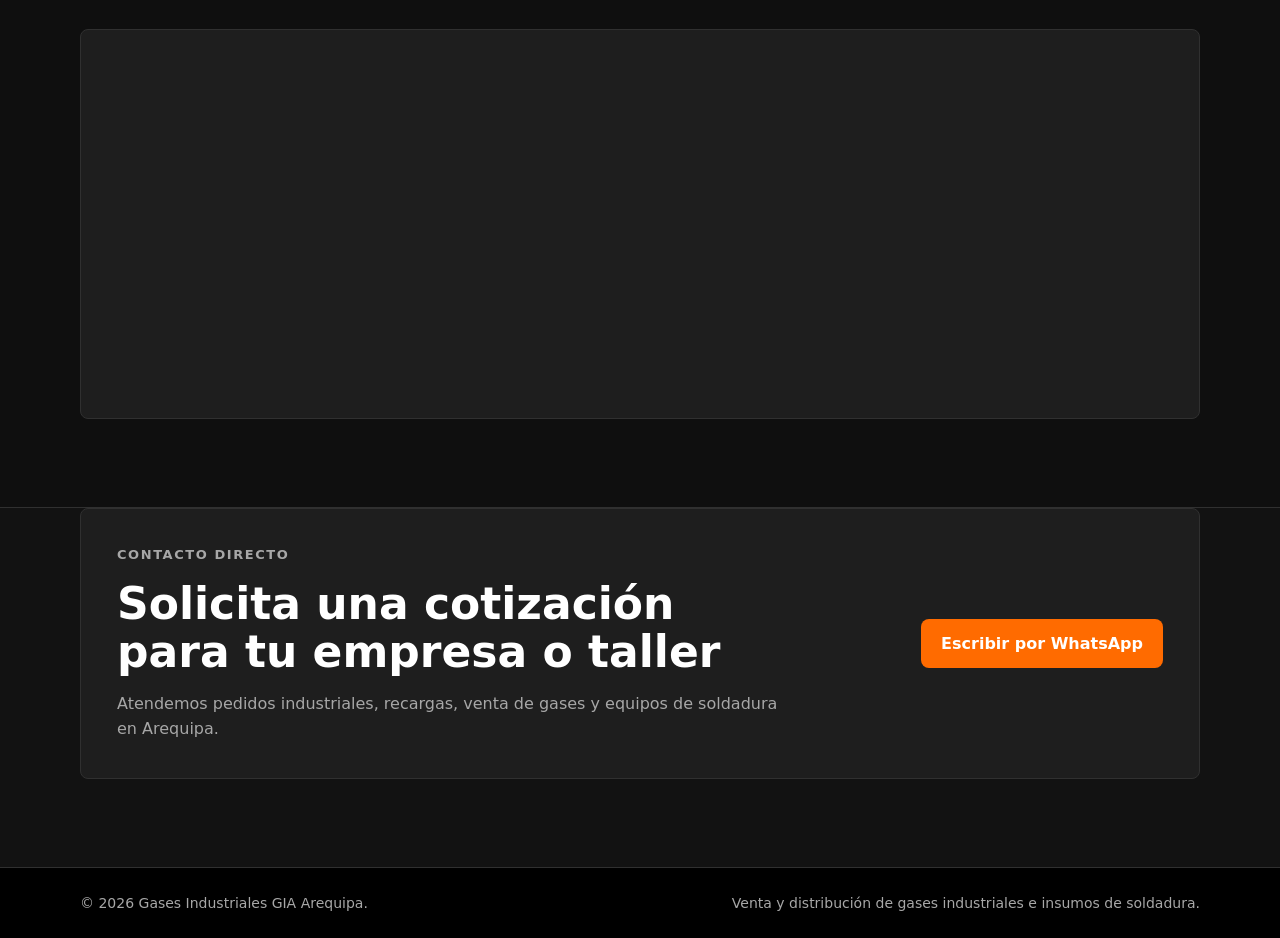
==== commit 9d22f859: "Optimize hero images" ====
--- a/index.html
+++ b/index.html
@@ -4,7 +4,7 @@
   <meta charset="UTF-8">
   <meta name="viewport" content="width=device-width, initial-scale=1.0">
   <title>GIA - Gases Industriales AQP | Arequipa</title>
-  <link rel="stylesheet" href="css/style.css">
+  <link rel="stylesheet" href="css/style.css?v=5">
 </head>
 <body>
 
@@ -229,8 +229,10 @@
     </div>
   </footer>
 
-  <script src="js/main.js"></script>
+  <script src="js/main.js?v=5"></script>
 </body>
 </html>
 
 
+
+
--- a/css/style.css
+++ b/css/style.css
@@ -202,7 +202,7 @@
   align-items: center;
   background-image:
     linear-gradient(135deg, rgba(18, 18, 18, 0.94), rgba(18, 18, 18, 0.76)),
-    url("../img/Supervision-de-Soldadura-TECH-02-scaled.jpeg");
+    url("../img/Supervision-de-Soldadura-TECH-02-scaled.jpeg?v=5");
   background-position: center;
   background-size: cover;
 }
@@ -262,7 +262,7 @@
 .page-hero-products {
   background-image:
     linear-gradient(135deg, rgba(18, 18, 18, 0.94), rgba(18, 18, 18, 0.7)),
-    url("../img/equipos y soldadura/slider_ferreteria_3.png");
+    url("../img/equipos-y-soldadura-hero.jpg?v=5");
 }
 
 .page-hero-about {
@@ -274,7 +274,7 @@
 .page-hero-contact {
   background-image:
     linear-gradient(135deg, rgba(18, 18, 18, 0.94), rgba(18, 18, 18, 0.72)),
-    url("../img/Supervision-de-Soldadura-TECH-02-scaled.jpeg");
+    url("../img/Supervision-de-Soldadura-TECH-02-scaled.jpeg?v=5");
 }
 
 .page-hero-content {
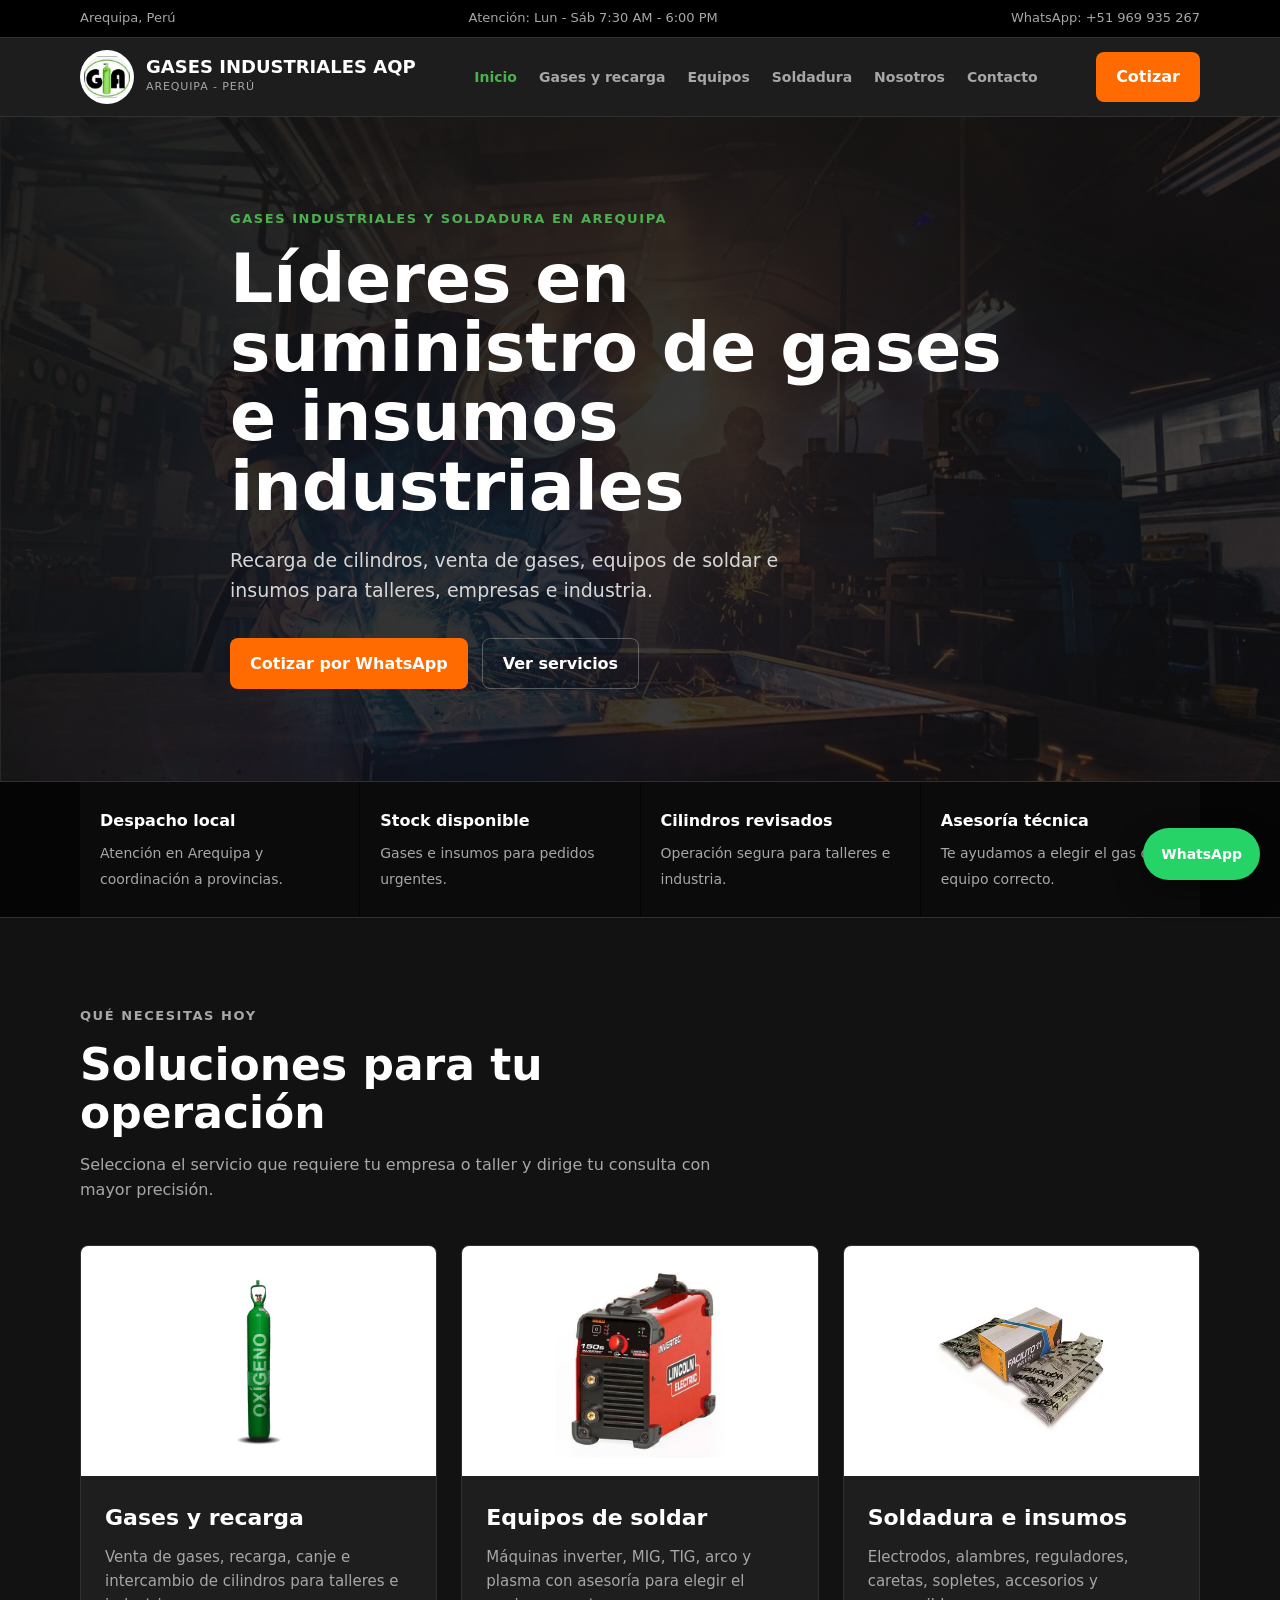
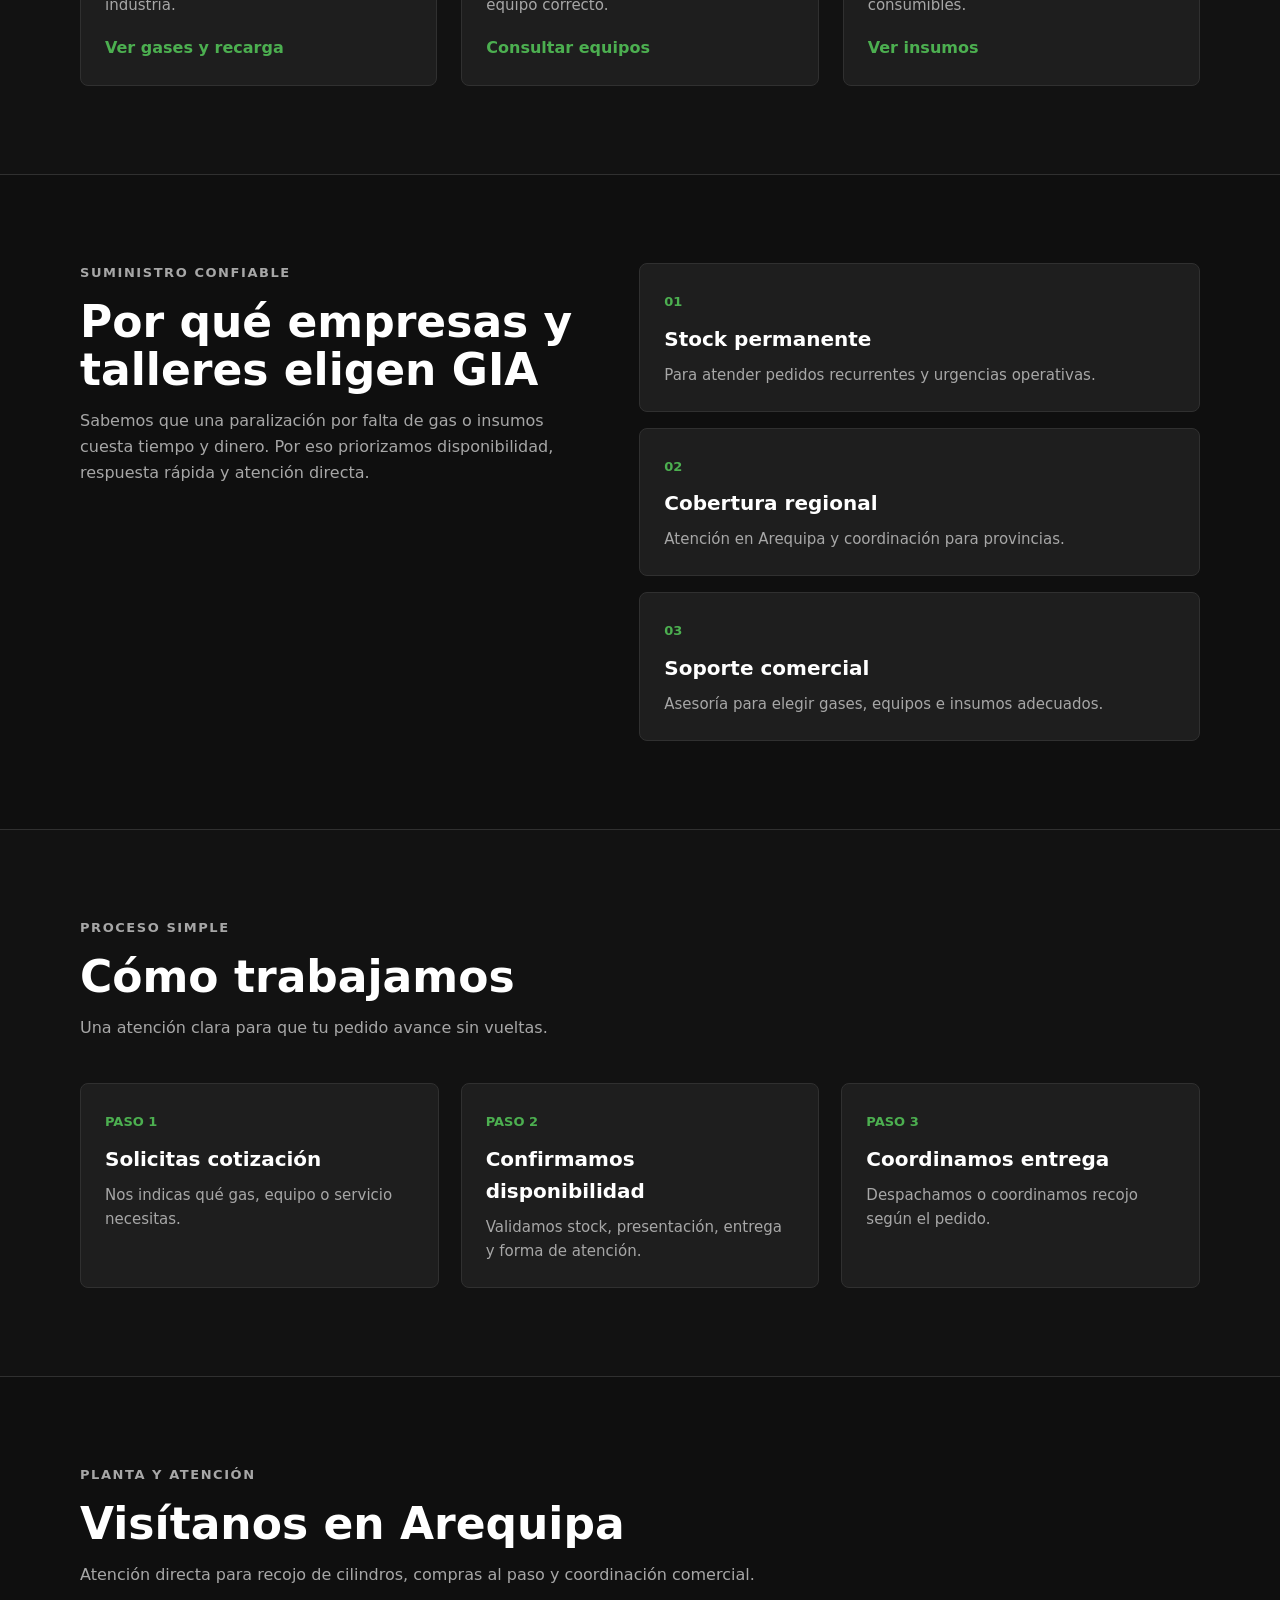
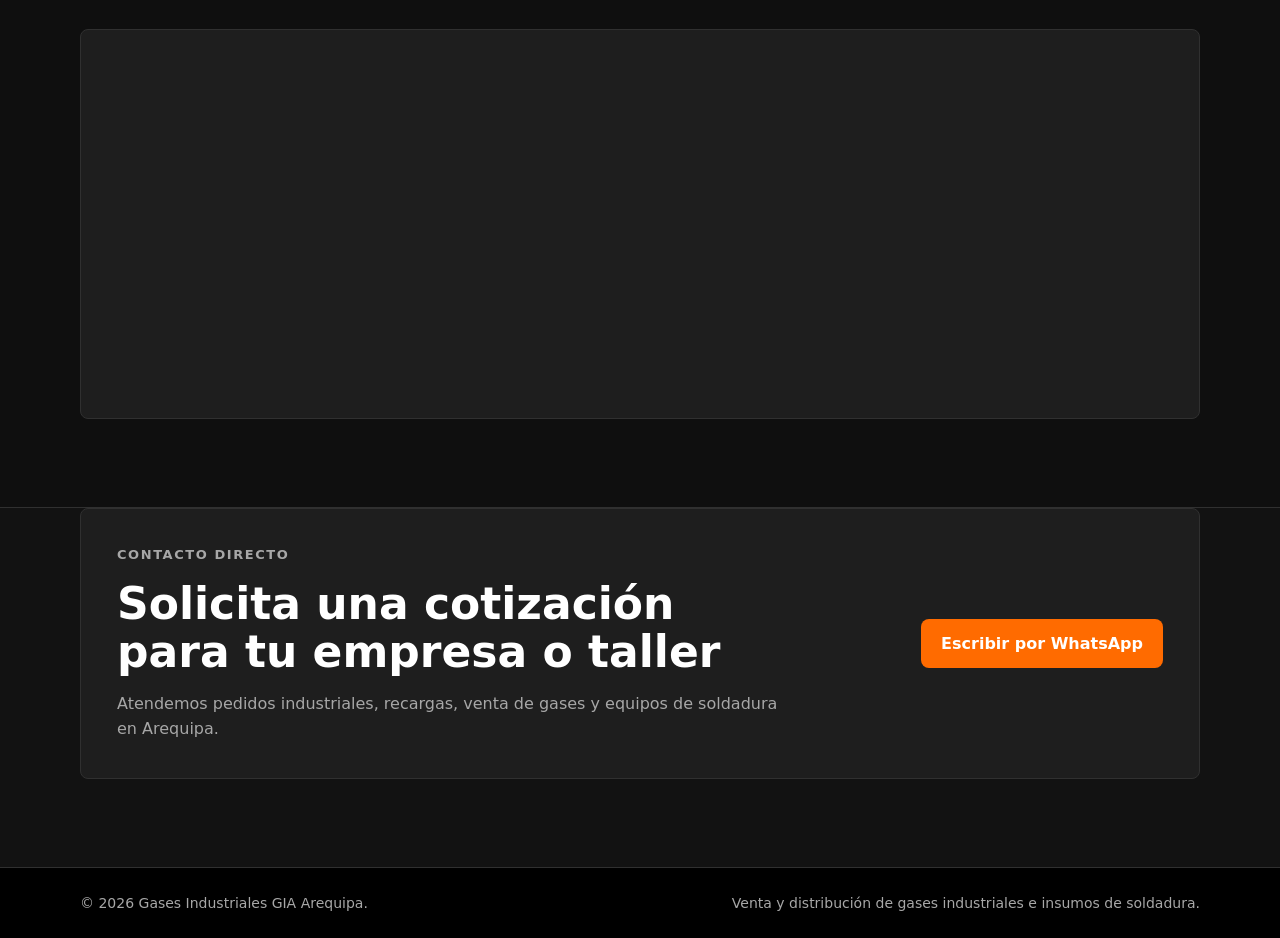
==== commit 0903ba3e: "Add floating WhatsApp and mobile menu behavior" ====
--- a/index.html
+++ b/index.html
@@ -4,7 +4,7 @@
   <meta charset="UTF-8">
   <meta name="viewport" content="width=device-width, initial-scale=1.0">
   <title>GIA - Gases Industriales AQP | Arequipa</title>
-  <link rel="stylesheet" href="css/style.css?v=5">
+  <link rel="stylesheet" href="css/style.css?v=6">
 </head>
 <body>
 
@@ -106,7 +106,7 @@
           </article>
 
           <article class="solution-card">
-            <img src="img/equipos y soldadura/1.jpg" alt="Equipo e insumos para soldadura">
+            <img src="img/equipos-y-soldadura/1.jpg" alt="Equipo e insumos para soldadura">
             <div class="solution-card-content">
               <h3>Equipos de soldar</h3>
               <p>M&aacute;quinas inverter, MIG, TIG, arco y plasma con asesor&iacute;a para elegir el equipo correcto.</p>
@@ -115,7 +115,7 @@
           </article>
 
           <article class="solution-card">
-            <img src="img/equipos y soldadura/soldadura/6011 3.25mm.webp" alt="Electrodos e insumos de soldadura">
+            <img src="img/equipos-y-soldadura/soldadura/6011 3.25mm.webp" alt="Electrodos e insumos de soldadura">
             <div class="solution-card-content">
               <h3>Soldadura e insumos</h3>
               <p>Electrodos, alambres, reguladores, caretas, sopletes, accesorios y consumibles.</p>
@@ -222,6 +222,10 @@
     </section>
   </main>
 
+  <a class="floating-whatsapp" href="https://wa.me/51969935267?text=Hola,%20quiero%20cotizar%20con%20Gases%20Industriales%20AQP" target="_blank" rel="noopener" aria-label="Cotizar por WhatsApp">
+    WhatsApp
+  </a>
+
   <footer class="site-footer">
     <div class="container footer-content">
       <p>&copy; 2026 Gases Industriales GIA Arequipa.</p>
@@ -229,10 +233,11 @@
     </div>
   </footer>
 
-  <script src="js/main.js?v=5"></script>
+  <script src="js/main.js?v=6"></script>
 </body>
 </html>
 
 
 
 
+
--- a/css/style.css
+++ b/css/style.css
@@ -191,6 +191,31 @@
 
 .btn-secondary:hover {
   border-color: var(--color-primary);
+}
+
+.floating-whatsapp {
+  position: fixed;
+  right: 20px;
+  bottom: 20px;
+  z-index: 20;
+  display: inline-flex;
+  align-items: center;
+  justify-content: center;
+  min-height: 52px;
+  padding: 0 18px;
+  border-radius: 999px;
+  background-color: #25d366;
+  color: var(--color-white);
+  font-size: 14px;
+  font-weight: 800;
+  text-decoration: none;
+  box-shadow: 0 12px 30px rgba(0, 0, 0, 0.35);
+  transition: transform 0.2s ease, background-color 0.2s ease;
+}
+
+.floating-whatsapp:hover {
+  transform: translateY(-2px);
+  background-color: #1ebe5d;
 }
 
 /* ==========================================
@@ -1095,6 +1120,14 @@
   .section {
     padding: 64px 0;
   }
+
+  .floating-whatsapp {
+    right: 14px;
+    bottom: 14px;
+    min-height: 48px;
+    padding: 0 16px;
+    font-size: 13px;
+  }
 }
 /* AGREGAR AL CSS */
 .map-wrapper {
